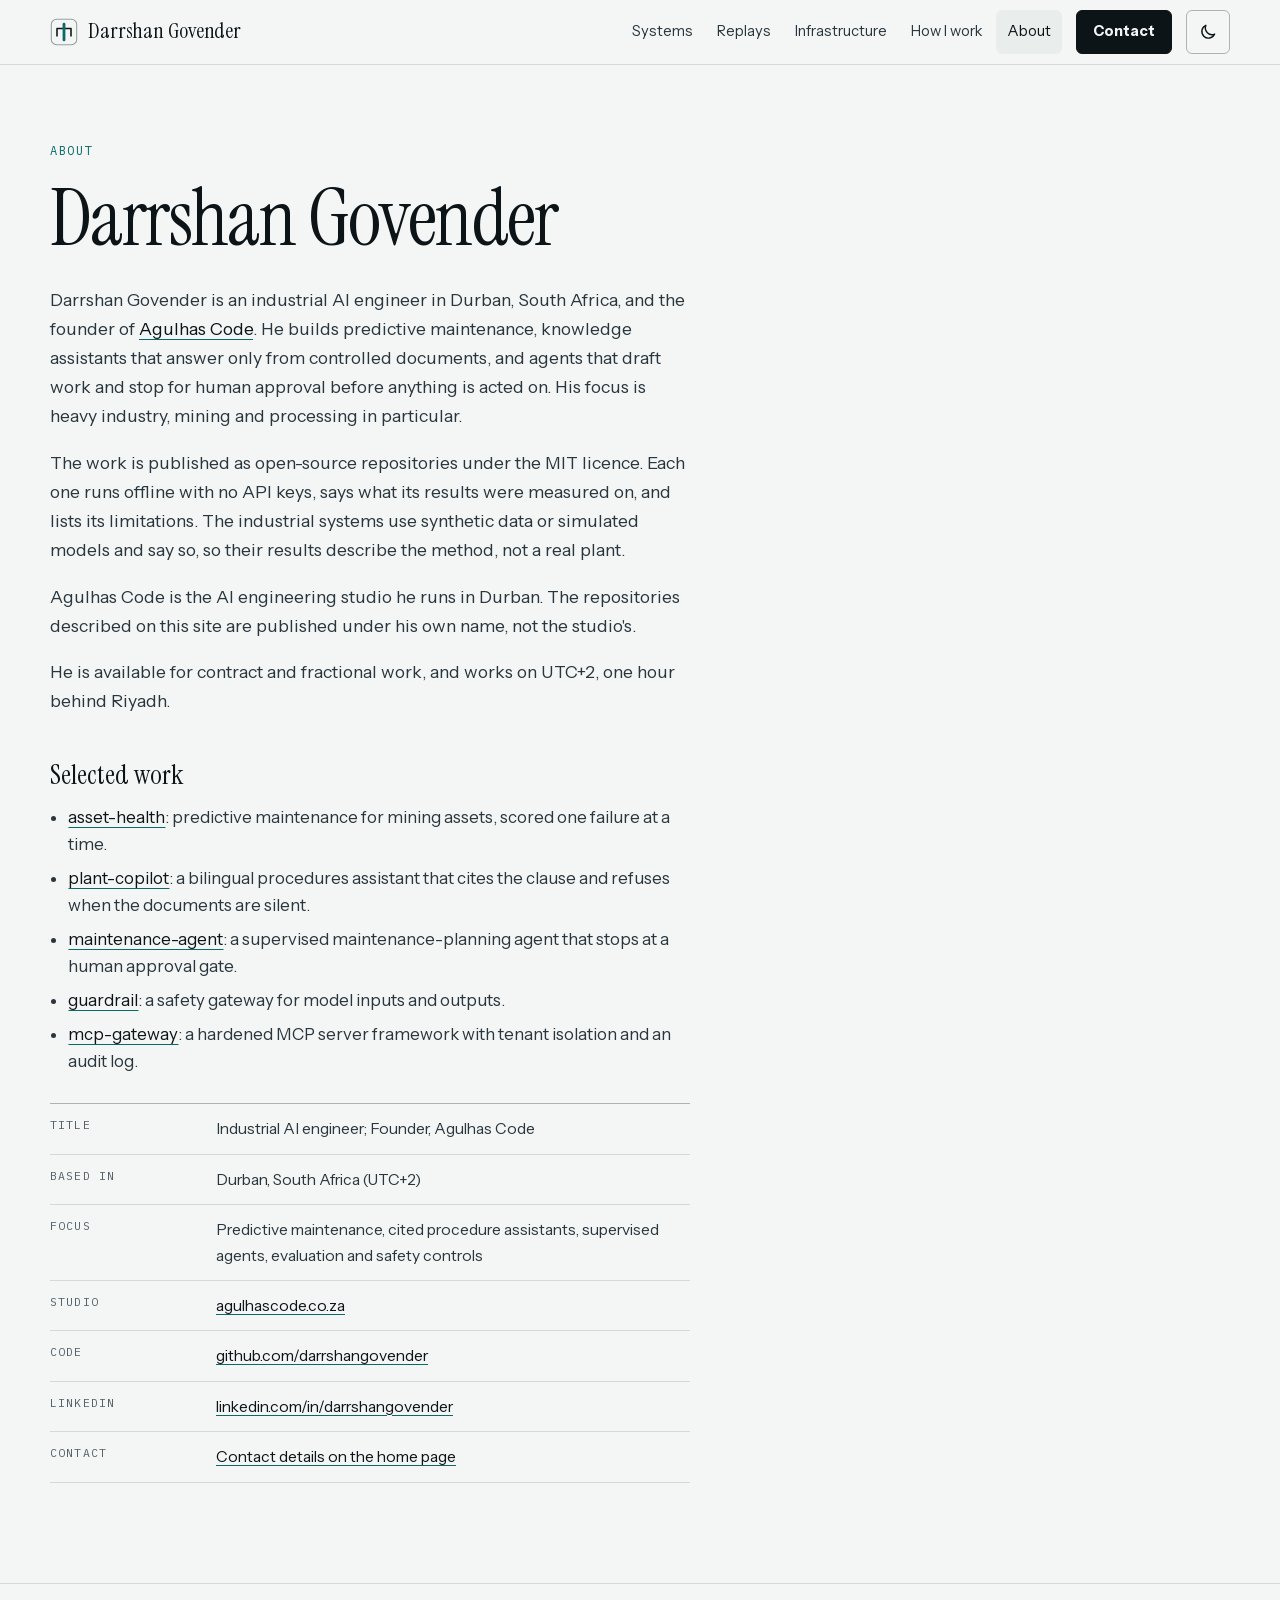
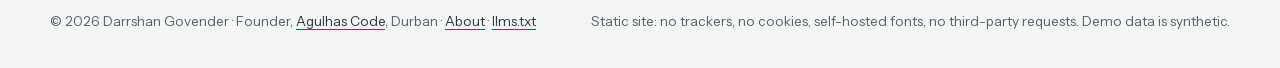
==== about/index.html @ 2bc73901 "Redesign: new layout, about page, llms.txt and one identity across pages Co-Authored-By: Claude Opus" ====
<!DOCTYPE html>
<html lang="en-ZA">
<head>
<meta charset="utf-8">
<meta name="viewport" content="width=device-width, initial-scale=1">
<title>About Darrshan Govender, Industrial AI engineer in Durban</title>
<meta name="description" content="About Darrshan Govender: industrial AI engineer and founder of Agulhas Code in Durban, South Africa. What he builds, where he works from, and how to reach him.">
<meta name="author" content="Darrshan Govender">
<meta name="color-scheme" content="light dark">
<meta name="theme-color" content="#0b1014" media="(prefers-color-scheme: dark)">
<meta name="theme-color" content="#f4f6f5" media="(prefers-color-scheme: light)">
<meta http-equiv="Content-Security-Policy" content="default-src 'none'; script-src 'self' 'sha256-F9iwwmMLa+450QBGOroepRar2g9uHv35dq1sZEl4cfg='; style-src 'self' 'sha256-Mz/gXiSoe8Sv3GGjdSwoUF9bcoURMCUgYX+aFvsesVs='; img-src 'self' data:; font-src 'self'; connect-src 'self'; base-uri 'none'; form-action 'none'">
<link rel="canonical" href="https://darrshangovender.github.io/about/">
<meta property="og:type" content="profile">
<meta property="og:site_name" content="Darrshan Govender">
<meta property="og:title" content="About Darrshan Govender">
<meta property="og:description" content="About Darrshan Govender: industrial AI engineer and founder of Agulhas Code in Durban, South Africa. What he builds, where he works from, and how to reach him.">
<meta property="og:url" content="https://darrshangovender.github.io/about/">
<meta property="og:image" content="https://darrshangovender.github.io/assets/img/og.png">
<meta property="og:image:width" content="1200">
<meta property="og:image:height" content="630">
<meta property="og:image:alt" content="Darrshan Govender, industrial AI engineer and founder of Agulhas Code, Durban. A maintenance loop drawn as an engineering diagram: alert, cited procedure, drafted work order, rule-based verifier and a human approval gate.">
<meta property="og:locale" content="en_ZA">
<meta name="twitter:card" content="summary_large_image">
<meta name="twitter:title" content="About Darrshan Govender">
<meta name="twitter:description" content="About Darrshan Govender: industrial AI engineer and founder of Agulhas Code in Durban, South Africa. What he builds, where he works from, and how to reach him.">
<meta name="twitter:image" content="https://darrshangovender.github.io/assets/img/og.png">
<meta name="twitter:image:alt" content="Darrshan Govender, industrial AI engineer and founder of Agulhas Code, Durban. A maintenance loop drawn as an engineering diagram: alert, cited procedure, drafted work order, rule-based verifier and a human approval gate.">
<link rel="icon" href="../assets/img/favicon.svg" type="image/svg+xml">
<link rel="icon" href="../assets/img/favicon-32.png" sizes="32x32" type="image/png">
<link rel="apple-touch-icon" href="../assets/img/apple-touch-icon.png">
<link rel="preload" href="../assets/fonts/instrument-serif-400.woff2" as="font" type="font/woff2" crossorigin>
<link rel="preload" href="../assets/fonts/instrument-sans-400.woff2" as="font" type="font/woff2" crossorigin>
<link rel="preload" href="../assets/fonts/instrument-sans-700.woff2" as="font" type="font/woff2" crossorigin>
<link rel="preload" href="../assets/fonts/plex-mono-400.woff2" as="font" type="font/woff2" crossorigin>
<script>(function(){var d=document.documentElement;d.classList.add('js');try{var t=localStorage.getItem('theme');if(t==='light'||t==='dark')d.setAttribute('data-theme',t)}catch(e){}})();</script>
<style>@font-face{font-family:"Instrument Sans";font-weight:400;font-style:normal;font-display:swap;src:url(../assets/fonts/instrument-sans-400.woff2) format("woff2")}
@font-face{font-family:"Instrument Sans";font-weight:700;font-style:normal;font-display:swap;src:url(../assets/fonts/instrument-sans-700.woff2) format("woff2")}
@font-face{font-family:"Instrument Serif";font-weight:400;font-style:normal;font-display:swap;src:url(../assets/fonts/instrument-serif-400.woff2) format("woff2")}
@font-face{font-family:"Instrument Serif";font-weight:400;font-style:italic;font-display:optional;src:url(../assets/fonts/instrument-serif-400-italic.woff2) format("woff2")}
@font-face{font-family:"IBM Plex Mono";font-weight:400;font-style:normal;font-display:swap;src:url(../assets/fonts/plex-mono-400.woff2) format("woff2")}
@font-face{font-family:"IBM Plex Mono";font-weight:700;font-style:normal;font-display:optional;src:url(../assets/fonts/plex-mono-700.woff2) format("woff2")}
:root{
  color-scheme:light dark;
  --bg:#f4f6f5;--surface:#fff;--surface-2:#e9eeec;
  --line:rgba(13,20,24,.13);--line-2:rgba(13,20,24,.3);
  --text:#0d1418;--text-2:#2a363d;--muted:#546168;
  --accent:#0a6a66;--accent-soft:rgba(10,106,102,.1);--on-accent:#fff;
  --signal:#a8480a;--signal-soft:rgba(168,72,10,.1);
  --ok:#146b3c;--bad:#a52424;--inc:#38507a;
  --ok-soft:rgba(20,107,60,.1);--bad-soft:rgba(165,36,36,.09);--inc-soft:rgba(56,80,122,.1);
  --focus:#0a6a66;--edge:#2a363d;--ctl:#66737a;
  --sans:"Instrument Sans",system-ui,-apple-system,"Segoe UI",Roboto,"Helvetica Neue",Arial,sans-serif;
  --serif:"Instrument Serif","Iowan Old Style","Palatino Linotype",Palatino,Georgia,serif;
  --mono:"IBM Plex Mono",ui-monospace,"Cascadia Code","SF Mono",Menlo,Consolas,"Liberation Mono",monospace;
  --maxw:1180px;--gutter:clamp(20px,4.4vw,48px);--radius:6px;--radius-lg:10px;--header-h:64px;
}
@media (prefers-color-scheme:dark){:root:not([data-theme="light"]){--bg:#0b1014;--surface:#121a21;--surface-2:#19232c;--line:rgba(255,255,255,.1);--line-2:rgba(255,255,255,.22);--text:#edf3f5;--text-2:#c4cfd5;--muted:#94a3ad;--accent:#52d6c6;--accent-soft:rgba(82,214,198,.13);--on-accent:#04201c;--signal:#ff9f5a;--signal-soft:rgba(255,159,90,.14);--ok:#62d08e;--bad:#ff837a;--inc:#a6b9e0;--ok-soft:rgba(98,208,142,.12);--bad-soft:rgba(255,131,122,.12);--inc-soft:rgba(166,185,224,.12);--focus:#7ee6d9;--edge:#aab7c0;--ctl:#6d7b86;}}
:root[data-theme="dark"]{--bg:#0b1014;--surface:#121a21;--surface-2:#19232c;--line:rgba(255,255,255,.1);--line-2:rgba(255,255,255,.22);--text:#edf3f5;--text-2:#c4cfd5;--muted:#94a3ad;--accent:#52d6c6;--accent-soft:rgba(82,214,198,.13);--on-accent:#04201c;--signal:#ff9f5a;--signal-soft:rgba(255,159,90,.14);--ok:#62d08e;--bad:#ff837a;--inc:#a6b9e0;--ok-soft:rgba(98,208,142,.12);--bad-soft:rgba(255,131,122,.12);--inc-soft:rgba(166,185,224,.12);--focus:#7ee6d9;--edge:#aab7c0;--ctl:#6d7b86;}
*,*::before,*::after{box-sizing:border-box}
html{scroll-behavior:smooth;-webkit-text-size-adjust:100%;text-size-adjust:100%;scroll-padding-top:calc(var(--header-h) + 16px);background:var(--bg)}
body{margin:0;background:var(--bg);color:var(--text-2);font:1.0625rem/1.62 var(--sans);-webkit-font-smoothing:antialiased;overflow-x:hidden}
h1,h2,h3,h4{color:var(--text);margin:0;font-weight:400;line-height:1.1;text-wrap:balance}
p{margin:0 0 1em;text-wrap:pretty}
a{color:var(--text);text-underline-offset:.22em;text-decoration-thickness:1px;text-decoration-color:var(--accent)}
a:hover{color:var(--accent)}
ul,ol{margin:0;padding:0}
code,kbd,.mono{font-family:var(--mono);font-size:.86em}
code{background:var(--surface-2);border:1px solid var(--line);padding:.08em .4em;border-radius:4px;color:var(--text);overflow-wrap:anywhere}
svg{display:block}
figure{margin:0}
[hidden]{display:none!important}
button,input{font:inherit;color:inherit}
:focus-visible{outline:2px solid var(--focus);outline-offset:3px;border-radius:3px}
.sr-only{position:absolute;width:1px;height:1px;margin:-1px;padding:0;overflow:hidden;clip:rect(0 0 0 0);white-space:nowrap;border:0}
.skip{position:absolute;left:12px;top:-80px;z-index:100;background:var(--accent);color:var(--on-accent);padding:12px 16px;border-radius:4px;font-weight:700;text-decoration:none}
.skip:focus{top:12px;color:var(--on-accent)}
.container{width:min(var(--maxw),100% - 2*var(--gutter));margin-inline:auto}
.label{font:400 .72rem/1.3 var(--mono);letter-spacing:.12em;text-transform:uppercase;color:var(--muted)}
.eyebrow{font:400 .76rem/1.4 var(--mono);letter-spacing:.14em;text-transform:uppercase;color:var(--accent);margin:0 0 20px}
.eyebrow .sep{opacity:.55;padding:0 .45em}
.btn{display:inline-flex;align-items:center;justify-content:center;gap:8px;min-height:44px;padding:0 20px;border:1px solid var(--ctl);border-radius:var(--radius);background:transparent;color:var(--text);font-weight:700;font-size:.95rem;text-decoration:none;cursor:pointer;transition:background-color .15s,border-color .15s,color .15s}
.btn:hover{background:var(--surface-2);color:var(--text);border-color:var(--muted)}
.btn:disabled,.btn[aria-disabled="true"]{opacity:.45;cursor:not-allowed}
.btn-primary{background:var(--text);border-color:var(--text);color:var(--bg)}
.btn-primary:hover{background:var(--accent);border-color:var(--accent);color:var(--on-accent)}
.btn-sm{padding:0 16px;font-size:.9rem}
.btn svg{width:16px;height:16px;flex:none}
.btn-approve{background:var(--ok);border-color:var(--ok);color:#04170c}
.btn-approve:hover{background:var(--ok);filter:brightness(1.1);color:#04170c;border-color:var(--ok)}
.btn-ghost-danger{border-color:var(--bad);color:var(--bad)}
.btn-ghost-danger:hover{background:var(--bad-soft);color:var(--bad);border-color:var(--bad)}
@media (prefers-color-scheme:light){:root:not([data-theme="dark"]) .btn-approve,:root:not([data-theme="dark"]) .btn-approve:hover{color:#fff}}
:root[data-theme="light"] .btn-approve,:root[data-theme="light"] .btn-approve:hover{color:#fff}
.chip{display:inline-flex;align-items:center;gap:6px;font:400 .68rem/1 var(--mono);letter-spacing:.09em;text-transform:uppercase;padding:6px 9px;border:1px solid currentColor;border-radius:3px;color:var(--muted);white-space:nowrap}
.chip-synth{color:var(--signal);background:var(--signal-soft)}
.chip-ok{color:var(--ok);background:var(--ok-soft)}
.chip-bad{color:var(--bad);background:var(--bad-soft)}
.chip-plain{border-color:var(--line-2)}
.site-header{position:sticky;top:0;z-index:50;background:color-mix(in srgb,var(--bg) 88%,transparent);backdrop-filter:saturate(1.4) blur(10px);-webkit-backdrop-filter:saturate(1.4) blur(10px);border-bottom:1px solid var(--line)}
.bar{display:flex;align-items:center;gap:14px;min-height:var(--header-h)}
.brand{display:inline-flex;align-items:center;gap:10px;color:var(--text);text-decoration:none;margin-right:auto;min-height:44px}
.brand-mark{width:28px;height:28px;flex:none;stroke:currentColor;fill:none}
.brand span{font:400 1.35rem/1 var(--serif);letter-spacing:-.005em}
.nav{display:flex;gap:2px}
.nav a{display:inline-flex;align-items:center;min-height:44px;padding:0 11px;font-size:.92rem;text-decoration:none;color:var(--text-2);border-radius:var(--radius)}
.nav a:hover,.nav a[aria-current]{color:var(--text);background:var(--surface-2)}
.theme-btn{display:none;width:44px;height:44px;align-items:center;justify-content:center;border:1px solid var(--line-2);border-radius:var(--radius);background:transparent;cursor:pointer;color:var(--text)}
.theme-btn:hover{background:var(--surface-2)}
.js .theme-btn{display:inline-flex}
.theme-btn svg{width:20px;height:20px;fill:none;stroke:currentColor;stroke-width:1.7;stroke-linecap:round;stroke-linejoin:round}
.theme-btn .i-sun{display:none}
:root[data-theme="dark"] .theme-btn .i-sun{display:block}
:root[data-theme="dark"] .theme-btn .i-moon{display:none}
@media (prefers-color-scheme:dark){:root:not([data-theme="light"]) .theme-btn .i-sun{display:block}:root:not([data-theme="light"]) .theme-btn .i-moon{display:none}}
.nav-toggle{display:none;min-height:44px;padding:0 14px;border:1px solid var(--line-2);border-radius:var(--radius);background:transparent;cursor:pointer;font-weight:700;font-size:.9rem}
@media (max-width:980px){
  .nav-toggle{display:inline-flex;align-items:center}
  .nav{display:none;position:absolute;left:0;right:0;top:var(--header-h);flex-direction:column;background:var(--bg);border-bottom:1px solid var(--line);padding:8px var(--gutter) 16px;gap:0}
  .nav.is-open{display:flex}
  .nav a{padding:0 4px;border-bottom:1px solid var(--line);border-radius:0}
  .bar .btn-sm{display:none}
}
.hero{padding:clamp(36px,6vw,84px) 0 clamp(28px,4vw,52px);position:relative}
.hero-grid{display:grid;grid-template-columns:minmax(0,1.18fr) minmax(0,.82fr);gap:clamp(28px,5vw,72px);align-items:start}
.hero h1{font:400 clamp(3.1rem,7.6vw,6.1rem)/.94 var(--serif);letter-spacing:-.022em;margin:0 0 .3em}
.hero h1 em{font-style:italic;color:var(--accent)}
.bio{font:400 clamp(1.18rem,1.9vw,1.42rem)/1.46 var(--sans);color:var(--text);max-width:34em;margin:0 0 .9em}
.sub{max-width:38em;margin:0 0 26px;color:var(--text-2)}
.cta-row{display:flex;flex-wrap:wrap;gap:10px;margin:0 0 22px}
.avail{display:flex;gap:10px;align-items:flex-start;font-size:.95rem;color:var(--text-2);margin:0;max-width:40em}
.avail .dot{flex:none;width:9px;height:9px;margin-top:.5em;border-radius:50%;background:var(--ok);box-shadow:0 0 0 4px var(--ok-soft)}
.hero-fig{border:1px solid var(--line-2);border-radius:var(--radius-lg);background:var(--surface);padding:18px 18px 14px;position:relative}
.hero-fig::before,.sheet::before{content:"";position:absolute;inset:6px;border:1px solid var(--line);border-radius:6px;pointer-events:none}
.hero-fig .fig-top{display:flex;justify-content:space-between;gap:10px;margin:0 0 12px}
.hero-fig figcaption,.sheet figcaption{font-size:.84rem;line-height:1.5;color:var(--muted);margin:12px 0 0}
.hero-fig figcaption b,.sheet figcaption b{font:400 .74rem var(--mono);letter-spacing:.08em;color:var(--text);margin-right:.5em}
@media (max-width:900px){.hero-grid{grid-template-columns:minmax(0,1fr)}.hero-fig{max-width:520px}}
.proof{margin-top:clamp(30px,5vw,60px);border-top:1px solid var(--line-2);display:grid;grid-template-columns:repeat(4,minmax(0,1fr))}
.proof>li{list-style:none;padding:22px 22px 0 0;margin-right:22px;border-right:1px solid var(--line)}
.proof>li:last-child{border-right:0;margin-right:0}
.proof .num{display:block;font:400 clamp(2.4rem,4.2vw,3.5rem)/1 var(--serif);color:var(--text);letter-spacing:-.02em;font-variant-numeric:tabular-nums}
.proof .num small{font-size:.5em;color:var(--muted);letter-spacing:0}
.proof .txt{display:block;margin:10px 0 8px;font-size:.93rem;line-height:1.5;color:var(--text-2)}
.proof .src{display:block;font:400 .68rem/1.4 var(--mono);letter-spacing:.07em;text-transform:uppercase;color:var(--muted)}
.proof-note{font-size:.84rem;color:var(--muted);margin:18px 0 0;max-width:62em}
@media (max-width:900px){.proof{grid-template-columns:repeat(2,minmax(0,1fr))}.proof>li{padding:18px 16px 18px 0;margin:0;border-right:0;border-bottom:1px solid var(--line)}.proof>li:nth-child(odd){margin-right:16px;border-right:1px solid var(--line)}}
@media (max-width:520px){.proof{grid-template-columns:minmax(0,1fr)}.proof>li,.proof>li:nth-child(odd){margin:0;border-right:0}}
.section{padding:clamp(52px,8vw,108px) 0;border-top:1px solid var(--line)}
.sec-head{display:grid;grid-template-columns:minmax(0,1fr);gap:14px;margin-bottom:clamp(28px,4vw,52px);max-width:52rem}
.kicker{font:400 .74rem/1.3 var(--mono);letter-spacing:.14em;text-transform:uppercase;color:var(--accent);margin:0}
.kicker b{font-weight:400;color:var(--muted);margin-right:.7em}
.sec-head h2{font:400 clamp(2.15rem,4.6vw,3.5rem)/1.02 var(--serif);letter-spacing:-.018em}
.lede{font-size:1.1rem;max-width:44em;margin:0;color:var(--text-2)}
.note{font-size:.88rem;color:var(--muted);max-width:60em}
.sys{margin:0 0 clamp(52px,7vw,88px)}
.sys:last-of-type{margin-bottom:0}
.sys-head{display:grid;grid-template-columns:minmax(0,1fr);gap:10px;margin-bottom:20px;max-width:50rem}
.sys-k{display:flex;flex-wrap:wrap;align-items:center;gap:8px 12px;margin:0;font:400 .8rem/1 var(--mono);color:var(--muted)}
.sys-k .repo{color:var(--text);font-size:.95rem;text-decoration-color:var(--accent);text-decoration-thickness:2px}
.sys-head h3{font:400 clamp(1.7rem,3vw,2.35rem)/1.08 var(--serif);letter-spacing:-.012em}
.sys-head p{margin:0;color:var(--text-2)}
.sheet{position:relative;border:1px solid var(--line-2);border-radius:var(--radius-lg);background:var(--surface);padding:clamp(16px,2.4vw,28px)}
.sheet-body{position:relative}
.dg{width:100%;height:auto;overflow:visible}
.sheet .steps{display:none}
.steps{counter-reset:s;list-style:none;margin:0;position:relative}
.steps li{counter-increment:s;position:relative;padding:0 0 18px 40px;font-size:.95rem;line-height:1.5}
.steps li::before{content:counter(s,decimal-leading-zero);position:absolute;left:0;top:1px;font:400 .72rem/1 var(--mono);color:var(--accent);width:26px}
.steps li::after{content:"";position:absolute;left:12px;top:22px;bottom:2px;border-left:1px solid var(--line-2)}
.steps li:last-child{padding-bottom:0}.steps li:last-child::after{display:none}
.steps b{display:block;color:var(--text);font-size:1rem}
@media (max-width:759px){.sheet .dg{display:none}.sheet .steps{display:block}}
.facts{display:grid;grid-template-columns:repeat(3,minmax(0,1fr));gap:0;margin-top:22px;border-top:1px solid var(--line-2)}
.facts>div{padding:18px 24px 0 0;margin-right:24px;border-right:1px solid var(--line)}
.facts>div:last-child{border-right:0;margin-right:0;padding-right:0}
.facts h4{font:400 .72rem/1.3 var(--mono);letter-spacing:.12em;text-transform:uppercase;color:var(--muted);margin-bottom:8px}
.facts p{font-size:.97rem;margin:0 0 .6em;color:var(--text-2)}
.facts p.result{color:var(--text);font-size:1.03rem}
.facts ul{list-style:none;font-size:.95rem}
.facts li{margin:0 0 6px}
@media (max-width:900px){.facts{grid-template-columns:minmax(0,1fr)}.facts>div{margin:0;padding:16px 0 4px;border-right:0;border-bottom:1px solid var(--line)}.facts>div:last-child{border-bottom:0}}
.flow-note{margin:28px 0 0;padding:16px 18px;border:1px dashed var(--line-2);border-radius:var(--radius);font-size:.95rem;max-width:62em;color:var(--text-2)}
@media (prefers-reduced-motion:no-preference){
  .pulse{animation:travel 5.2s cubic-bezier(.45,0,.2,1) infinite}
  @keyframes travel{0%{transform:translateY(0);opacity:0}8%{opacity:.9}88%{opacity:.9}100%{transform:translateY(408px);opacity:0}}
}
@media (prefers-reduced-motion:reduce){.pulse{display:none}html{scroll-behavior:auto}}
.table-scroll{overflow-x:auto}
.ledger{width:100%;border-collapse:collapse;font-size:.95rem}
.ledger caption{text-align:left;font-size:.86rem;color:var(--muted);padding:0 0 12px}
.ledger th,.ledger td{text-align:left;padding:15px 18px 15px 0;border-bottom:1px solid var(--line);vertical-align:top}
.ledger thead th{font:400 .7rem/1.3 var(--mono);letter-spacing:.12em;text-transform:uppercase;color:var(--muted);border-bottom:1px solid var(--line-2)}
.ledger tbody th{font:400 .92rem/1.4 var(--mono);white-space:nowrap}
.ledger tbody th a{text-decoration-thickness:2px}
.ledger tbody th{width:11.5rem}
.ledger td:first-of-type{width:42%}
.replays .note{margin-top:12px}
@media (max-width:520px){.hero-fig{padding:14px 10px 12px}}
.ledger td strong{color:var(--text);font-weight:700}
.ledger .big{display:block;font:400 2rem/1 var(--serif);color:var(--text);margin-bottom:4px}
@media (max-width:759px){
  .ledger thead{display:none}
  .ledger,.ledger tbody,.ledger tr,.ledger th,.ledger td{display:block}
  .ledger tr{padding:16px 0;border-bottom:1px solid var(--line)}
  .ledger th,.ledger td{border:0;padding:0 0 8px}
  .ledger td[data-label]::before{content:attr(data-label);display:block;font:400 .66rem/1.4 var(--mono);letter-spacing:.12em;text-transform:uppercase;color:var(--muted)}
}
.more-row{margin:26px 0 0;font-size:.97rem;max-width:62em}
.fig-wide{margin:0 0 clamp(36px,5vw,60px)}
.principles{list-style:none;display:grid;grid-template-columns:repeat(4,minmax(0,1fr));border-top:1px solid var(--line-2)}
.principles li{padding:22px 24px 0 0;margin-right:24px;border-right:1px solid var(--line)}
.principles li:last-child{border-right:0;margin-right:0}
.principles .n{display:block;font:400 .74rem/1 var(--mono);color:var(--accent);margin-bottom:14px}
.principles h3{font:400 1.6rem/1.1 var(--serif);margin-bottom:10px}
.principles p{font-size:.96rem;margin:0 0 .8em}
.principles .ev{display:block;font:400 .72rem/1.5 var(--mono);color:var(--muted)}
@media (max-width:980px){.principles{grid-template-columns:repeat(2,minmax(0,1fr))}.principles li{margin:0;padding:20px 20px 20px 0;border-right:0;border-bottom:1px solid var(--line)}}
@media (max-width:560px){.principles{grid-template-columns:minmax(0,1fr)}}
.pull{margin:clamp(30px,5vw,56px) 0 0;padding:24px 0 0 clamp(18px,3vw,32px);border-left:3px solid var(--accent);max-width:52rem}
.pull blockquote{margin:0 0 10px;font:400 clamp(1.3rem,2.4vw,1.8rem)/1.28 var(--serif);color:var(--text)}
.pull figcaption{font-size:.9rem;color:var(--muted)}
.contact{padding:clamp(56px,8vw,104px) 0;border-top:1px solid var(--line-2);background:var(--surface)}
.contact-grid{display:grid;grid-template-columns:minmax(0,1.2fr) minmax(0,.8fr);gap:clamp(28px,5vw,72px);align-items:start}
.contact h2{font:400 clamp(2.1rem,4.4vw,3.4rem)/1.04 var(--serif);letter-spacing:-.016em;margin-bottom:18px}
.contact h2 em{font-style:italic;color:var(--accent)}
.contact-list{list-style:none;border-top:1px solid var(--line-2)}
.contact-list li{border-bottom:1px solid var(--line)}
.contact-list a,.contact-list .static-row{display:flex;justify-content:space-between;align-items:baseline;gap:16px;flex-wrap:wrap;min-height:44px;padding:13px 0;text-decoration:none;color:var(--text);font-weight:700}
.contact-list a:hover{color:var(--accent)}
.contact-list small{font:400 .82rem/1.4 var(--mono);color:var(--muted);font-weight:400;overflow-wrap:anywhere}
@media (max-width:900px){.contact-grid{grid-template-columns:minmax(0,1fr)}}
.footer{padding:26px 0 36px;font-size:.85rem;color:var(--muted);border-top:1px solid var(--line)}
.footer .container{display:flex;flex-wrap:wrap;justify-content:space-between;gap:8px 24px}
.footer a{color:var(--text-2)}
.about{padding:clamp(36px,6vw,80px) 0 clamp(52px,8vw,100px)}
.about h1{font:400 clamp(2.8rem,6.4vw,5rem)/.98 var(--serif);letter-spacing:-.02em;margin:0 0 .35em}
.prose{max-width:40rem}
.prose p{font-size:1.1rem;line-height:1.65;color:var(--text-2)}
.prose h2{font:400 1.7rem/1.15 var(--serif);margin:1.6em 0 .5em}
.prose ul{padding-left:1.1em;font-size:1.05rem}.prose li{margin:0 0 .4em}
.fact-list{list-style:none;margin:28px 0 0;border-top:1px solid var(--line-2);max-width:40rem}
.fact-list li{display:grid;grid-template-columns:9.5rem minmax(0,1fr);gap:14px;padding:12px 0;border-bottom:1px solid var(--line);font-size:.98rem}
.fact-list b{font:400 .72rem/1.6 var(--mono);letter-spacing:.1em;text-transform:uppercase;color:var(--muted)}
@media (max-width:520px){.fact-list li{grid-template-columns:minmax(0,1fr);gap:2px}}
.pending-note{margin:0 0 16px;padding:10px 14px;border:1px dashed var(--signal);border-radius:var(--radius);color:var(--signal);font:400 .78rem/1.5 var(--mono)}
.cards2{display:grid;grid-template-columns:repeat(2,minmax(0,1fr));gap:20px;margin-top:8px}
.card{border:1px solid var(--line-2);border-radius:var(--radius-lg);background:var(--surface);padding:22px}
.card h3{font:400 1.6rem/1.1 var(--serif);margin:10px 0}
.card .repo{font:400 .8rem var(--mono);color:var(--muted)}
.card ul{margin:10px 0 0 1.1em;font-size:.95rem}.card li{margin:0 0 6px}
@media (max-width:820px){.cards2{grid-template-columns:minmax(0,1fr)}}
@media print{.site-header,.theme-btn{display:none}body{background:#fff;color:#000}}
noscript .nojs{margin:12px 0;padding:14px 16px;border:1px dashed var(--line-2);border-radius:var(--radius);color:var(--muted)}
.replays{display:grid;gap:clamp(40px,6vw,72px);grid-template-columns:minmax(0,1fr)}
.replays>*{min-width:0}
.replay-title{display:flex;justify-content:space-between;gap:12px;flex-wrap:wrap;align-items:flex-end;margin-bottom:16px}
.replay-title h3{font:400 clamp(1.5rem,2.6vw,2rem)/1.15 var(--serif);max-width:34ch}
.replay-intro{max-width:70ch;margin:0 0 20px;font-size:1rem}
.js:not(.demos-ready) .replays .panel{visibility:hidden;min-height:560px}
.js:not(.demos-ready) .replays .panel>*{display:none}
.dg .b{fill:var(--surface);stroke:var(--edge);stroke-width:1.3}.dg .bk{fill:color-mix(in srgb, var(--accent) 13%, var(--surface));stroke:var(--accent);stroke-width:1.8}.dg .bg{fill:color-mix(in srgb, var(--signal) 15%, var(--surface));stroke:var(--signal);stroke-width:2}.dg .bm{fill:var(--surface-2);stroke:var(--line-2);stroke-width:1.2}.dg .bw{fill:var(--surface);stroke:var(--signal);stroke-width:1.5;stroke-dasharray:6 4}.dg .t1{font:700 15px var(--sans);fill:var(--text)}.dg .t2{font:400 13px var(--sans);fill:var(--text-2)}.dg .tm{font:400 11.5px var(--mono);fill:var(--muted);letter-spacing:.04em}.dg .tw{font:400 11.5px var(--mono);fill:var(--signal);letter-spacing:.04em}.dg .ta{font:400 11.5px var(--mono);fill:var(--accent);letter-spacing:.04em}.dg .fl{font:400 11.5px var(--mono);fill:var(--muted);letter-spacing:.08em}.dg .e{fill:none;stroke:var(--edge);stroke-width:1.6;stroke-linejoin:round}.dg .ed{fill:none;stroke:var(--muted);stroke-width:1.4;stroke-dasharray:5 4;stroke-linejoin:round}.dg .ew{fill:none;stroke:var(--signal);stroke-width:1.6;stroke-dasharray:6 4;stroke-linejoin:round}.dg .ek{fill:none;stroke:var(--accent);stroke-width:2;stroke-linejoin:round}.dg .mk{fill:var(--edge)}.dg .mkd{fill:var(--muted)}.dg .mkw{fill:var(--signal)}.dg .mkk{fill:var(--accent)}.dg .rule{stroke:var(--line-2);stroke-width:1}.dg .dot{fill:var(--accent)}.dg .dotw{fill:var(--signal)}
</style>
<script defer src="../assets/js/app.js"></script>
<script type="application/ld+json">
{
 "@context": "https://schema.org",
 "@graph": [
  {
   "@type": "ProfilePage",
   "@id": "https://darrshangovender.github.io/about/#webpage",
   "url": "https://darrshangovender.github.io/about/",
   "name": "About Darrshan Govender",
   "inLanguage": "en-ZA",
   "isPartOf": {
    "@id": "https://darrshangovender.github.io/#website"
   },
   "mainEntity": {
    "@id": "https://darrshangovender.github.io/#person"
   },
   "dateModified": "2026-11-15"
  },
  {
   "@type": "Person",
   "@id": "https://darrshangovender.github.io/#person",
   "name": "Darrshan Govender",
   "description": "Industrial AI engineer and founder of Agulhas Code in Durban, South Africa: predictive maintenance, cited procedure assistants and human-supervised agents for heavy industry, each published with how it was tested and where it falls short.",
   "jobTitle": [
    "Industrial AI engineer",
    "Founder, Agulhas Code"
   ],
   "url": "https://darrshangovender.github.io/",
   "mainEntityOfPage": "https://darrshangovender.github.io/about/",
   "address": {
    "@type": "PostalAddress",
    "addressLocality": "Durban",
    "addressCountry": "ZA"
   },
   "worksFor": {
    "@id": "https://agulhascode.co.za/#organization"
   },
   "knowsAbout": [
    "Predictive maintenance",
    "Industrial AI",
    "Remaining useful life estimation",
    "Conformal prediction",
    "Anomaly detection",
    "Retrieval-augmented generation",
    "Bilingual Arabic and English document retrieval",
    "LLM evaluation",
    "AI safety controls",
    "Prompt-injection defence",
    "Supervised AI agents",
    "Model Context Protocol"
   ],
   "sameAs": [
    "https://github.com/darrshangovender",
    "https://www.linkedin.com/in/darrshangovender/",
    "https://agulhascode.co.za"
   ]
  },
  {
   "@type": "Organization",
   "@id": "https://agulhascode.co.za/#organization",
   "name": "Agulhas Code",
   "legalName": "Agulhas Code (Pty) Ltd",
   "url": "https://agulhascode.co.za",
   "founder": {
    "@id": "https://darrshangovender.github.io/#person"
   },
   "location": {
    "@type": "Place",
    "address": {
     "@type": "PostalAddress",
     "addressLocality": "Durban",
     "addressCountry": "ZA"
    }
   }
  }
 ]
}
</script>
</head>
<body id="top">
<a class="skip" href="#main">Skip to content</a>
<header class="site-header">
  <div class="container bar">
    <a class="brand" href="../" aria-label="Darrshan Govender, home">
      <svg class="brand-mark" viewBox="0 0 32 32" aria-hidden="true" focusable="false"><rect x="1.5" y="1.5" width="29" height="29" rx="6" stroke-width="1.2" stroke-opacity=".4"/><path d="M8 21V12h16v9" stroke-width="1.8" stroke-linejoin="round"/><path d="M16 7v18" stroke="var(--accent)" stroke-width="3.2" stroke-linecap="round"/></svg>
      <span>Darrshan Govender</span>
    </a>
    <nav class="nav" id="site-nav" aria-label="Primary">
      <a href="../#systems">Systems</a>
      <a href="../#replays">Replays</a>
      <a href="../#infrastructure">Infrastructure</a>
      <!--OFF-OPEN:closed-loop <a href="../#research">Research</a> OFF-CLOSE:closed-loop-->
      <a href="../#method">How I work</a>
      <a href="../about/" aria-current="page">About</a>
    </nav>
    <a class="btn btn-sm btn-primary" href="../#contact">Contact</a>
    <button class="theme-btn" id="theme-btn" type="button" aria-label="Switch to the dark theme"><svg class="i-moon" viewBox="0 0 24 24" aria-hidden="true" focusable="false"><path d="M20 14.5A8 8 0 0 1 9.5 4a8 8 0 1 0 10.5 10.5z"/></svg><svg class="i-sun" viewBox="0 0 24 24" aria-hidden="true" focusable="false"><circle cx="12" cy="12" r="4"/><path d="M12 2v2M12 20v2M2 12h2M20 12h2M4.9 4.9l1.4 1.4M17.7 17.7l1.4 1.4M4.9 19.1l1.4-1.4M17.7 6.3l1.4-1.4"/></svg></button>
    <button class="nav-toggle" type="button" aria-expanded="false" aria-controls="site-nav">Menu</button>
  </div>
</header>

<main id="main" class="about">
  <div class="container">
    <p class="eyebrow">About</p>
    <h1>Darrshan Govender</h1>
    <div class="prose">
      <p>Darrshan Govender is an industrial AI engineer in Durban, South Africa, and the founder of <a href="https://agulhascode.co.za">Agulhas Code</a>. He builds predictive maintenance, knowledge assistants that answer only from controlled documents, and agents that draft work and stop for human approval before anything is acted on. His focus is heavy industry, mining and processing in particular.</p>
      <p>The work is published as open-source repositories under the MIT licence. Each one runs offline with no API keys, says what its results were measured on, and lists its limitations. The industrial systems use synthetic data or simulated models and say so, so their results describe the method, not a real plant.</p>
      <p>Agulhas Code is the AI engineering studio he runs in Durban. The repositories described on this site are published under his own name, not the studio's.</p>
      <p>He is available for contract and fractional work, and works on UTC+2, one hour behind Riyadh.</p>
      <h2>Selected work</h2>
      <ul><li><a href="https://github.com/darrshangovender/asset-health">asset-health</a>: predictive maintenance for mining assets, scored one failure at a time.</li><li><a href="https://github.com/darrshangovender/plant-copilot">plant-copilot</a>: a bilingual procedures assistant that cites the clause and refuses when the documents are silent.</li><li><a href="https://github.com/darrshangovender/maintenance-agent">maintenance-agent</a>: a supervised maintenance-planning agent that stops at a human approval gate.</li><li><a href="https://github.com/darrshangovender/guardrail">guardrail</a>: a safety gateway for model inputs and outputs.</li><li><a href="https://github.com/darrshangovender/mcp-gateway">mcp-gateway</a>: a hardened MCP server framework with tenant isolation and an audit log.</li></ul>
    </div>
    <ul class="fact-list">
      <li><b>Title</b><span>Industrial AI engineer; Founder, Agulhas Code</span></li>
      <li><b>Based in</b><span>Durban, South Africa (UTC+2)</span></li>
      <li><b>Focus</b><span>Predictive maintenance, cited procedure assistants, supervised agents, evaluation and safety controls</span></li>
      <li><b>Studio</b><span><a href="https://agulhascode.co.za">agulhascode.co.za</a></span></li>
      <li><b>Code</b><span><a href="https://github.com/darrshangovender">github.com/darrshangovender</a></span></li>
      <li><b>LinkedIn</b><span><a href="https://www.linkedin.com/in/darrshangovender/">linkedin.com/in/darrshangovender</a></span></li>
      <li><b>Contact</b><span><a href="../#contact">Contact details on the home page</a></span></li>
    </ul>
  </div>
</main>
<footer class="footer">
  <div class="container">
    <span>&copy; 2026 Darrshan Govender &middot; Founder, <a href="https://agulhascode.co.za">Agulhas Code</a>, Durban &middot; <a href="../about/">About</a> &middot; <a href="../llms.txt">llms.txt</a></span>
    <span>Static site: no trackers, no cookies, self-hosted fonts, no third-party requests. Demo data is synthetic.</span>
  </div>
</footer>
<noscript></noscript>
</body>
</html>
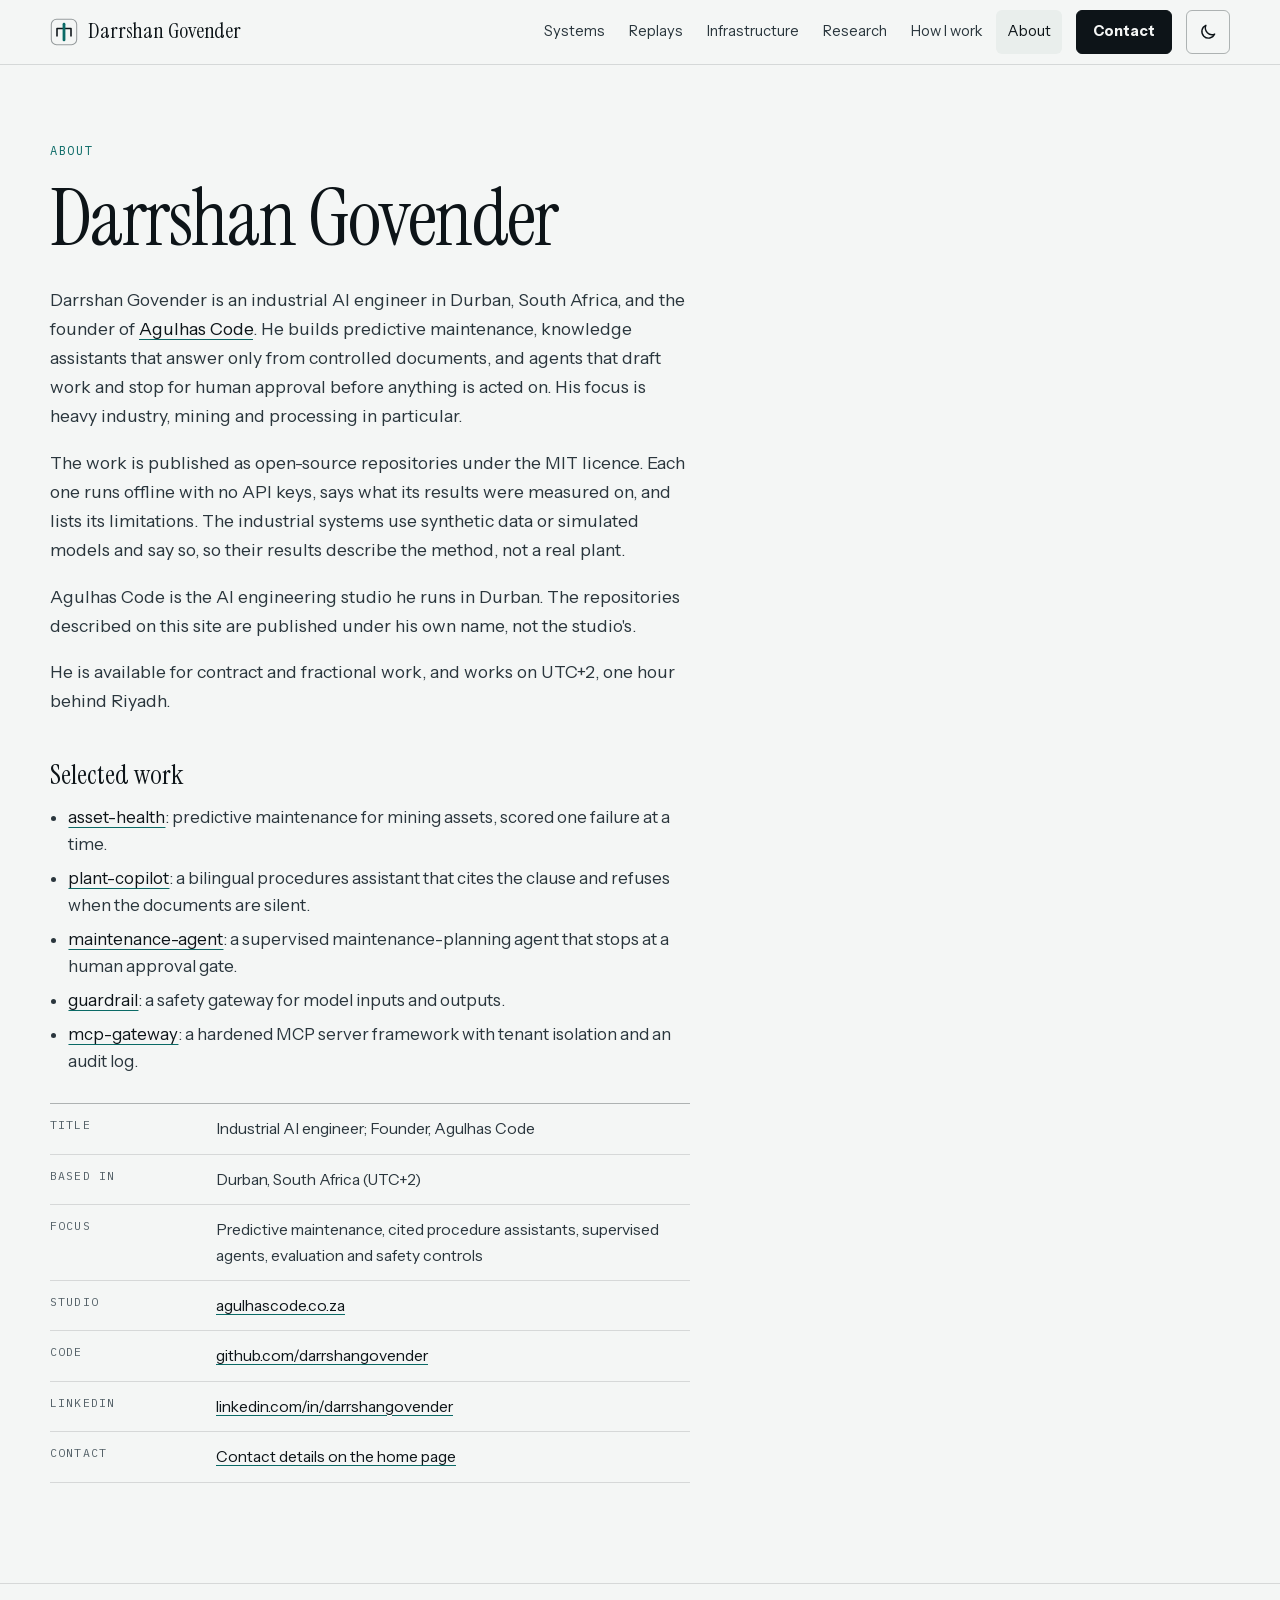
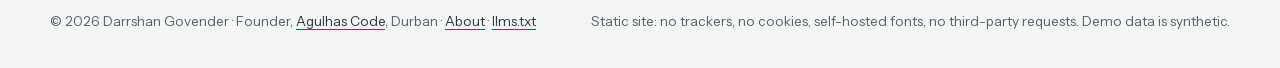
==== commit b944a4bf: "Add closed-loop v0.1 and v0.2 now that both repositories are public Co-Authored-By: Claude Opus 5.5 " ====
--- a/about/index.html
+++ b/about/index.html
@@ -353,7 +353,7 @@
       <a href="../#systems">Systems</a>
       <a href="../#replays">Replays</a>
       <a href="../#infrastructure">Infrastructure</a>
-      <!--OFF-OPEN:closed-loop <a href="../#research">Research</a> OFF-CLOSE:closed-loop-->
+      <a href="../#research">Research</a>
       <a href="../#method">How I work</a>
       <a href="../about/" aria-current="page">About</a>
     </nav>
